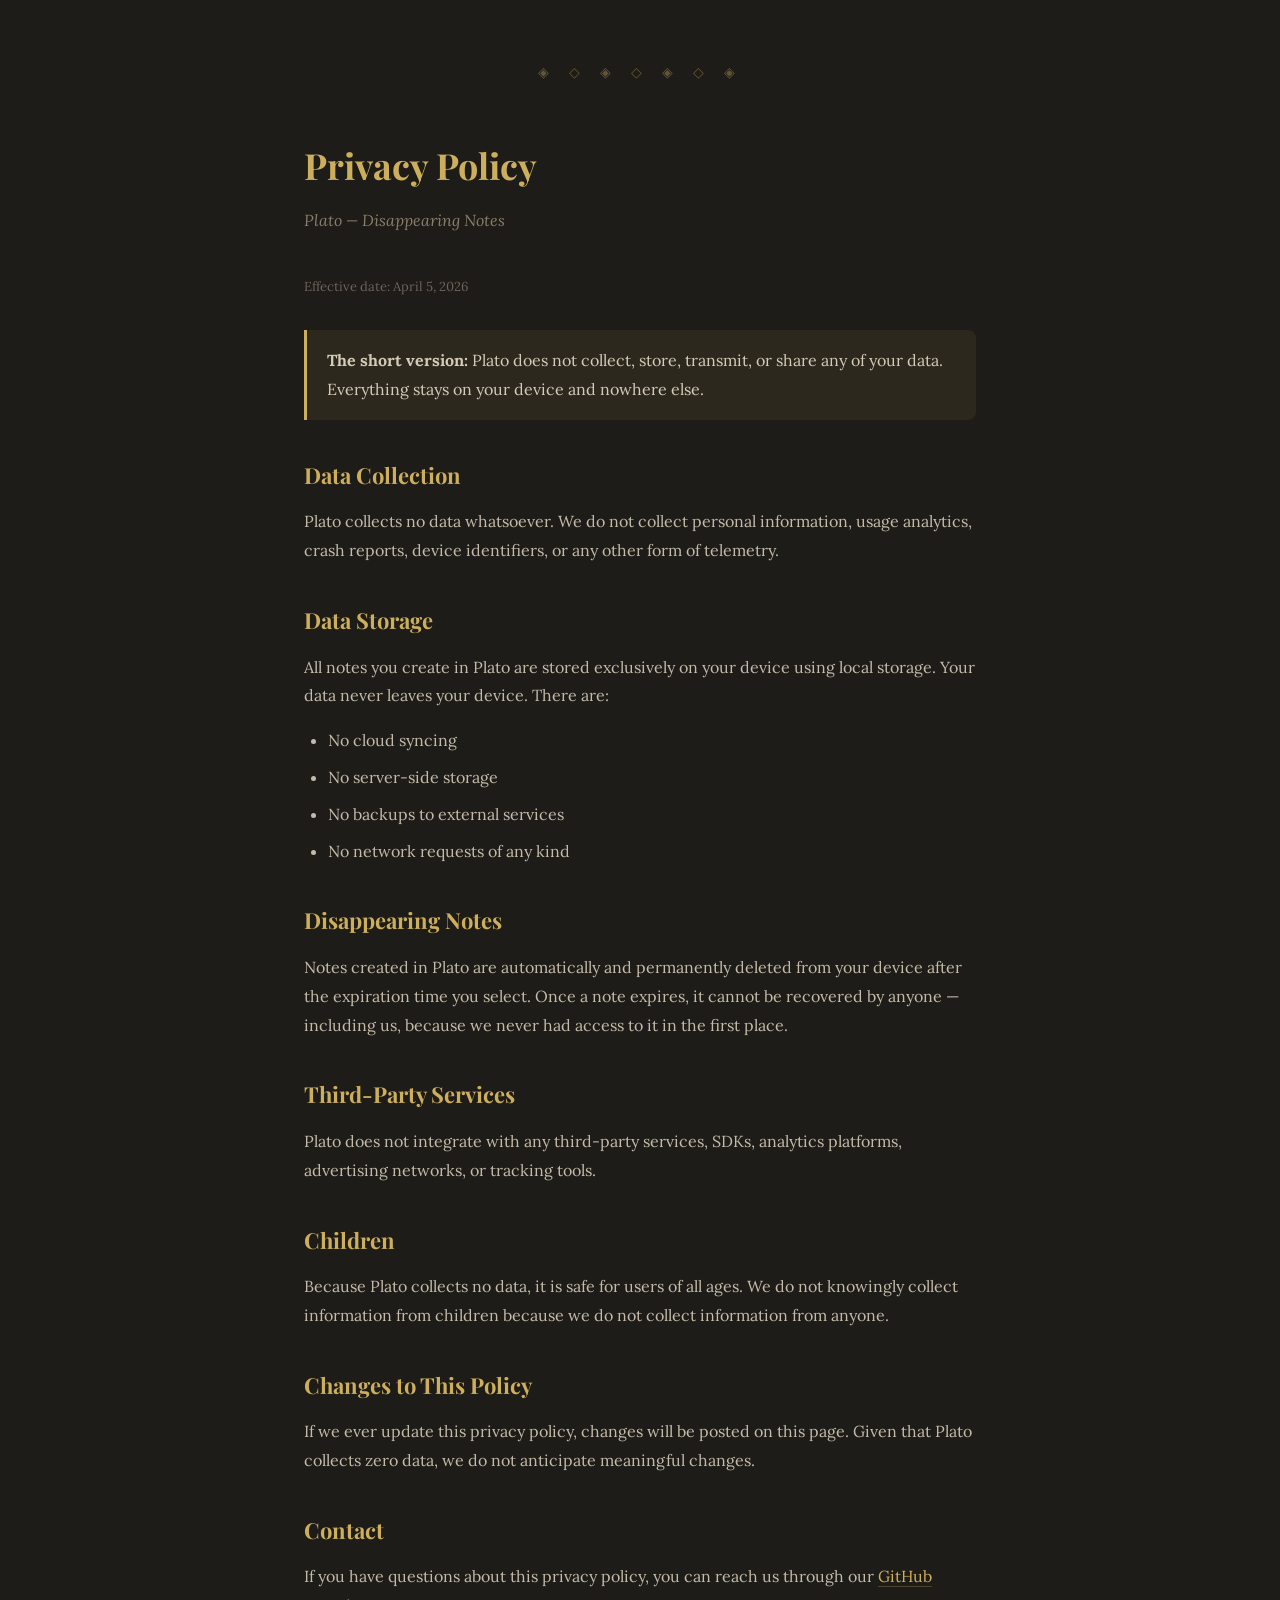
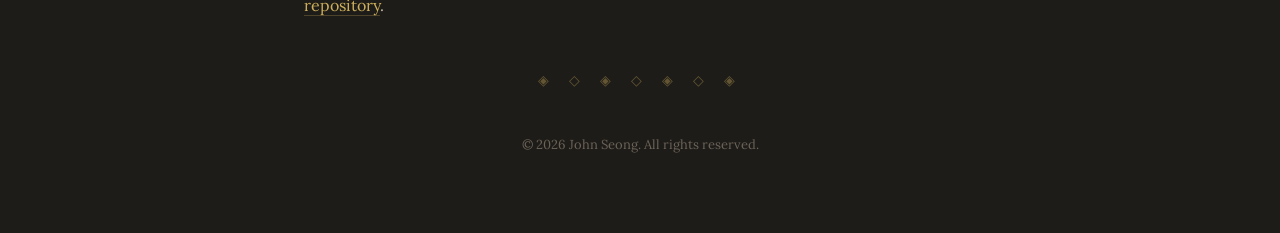
==== docs/index.html @ dabb07e8 "Add app icon and privacy policy page for App Store submission Co-Authored-By: Claude Opus 4.6 (1M co" ====
<!DOCTYPE html>
<html lang="en">
<head>
    <meta charset="UTF-8">
    <meta name="viewport" content="width=device-width, initial-scale=1.0">
    <title>Plato — Privacy Policy</title>
    <style>
        @import url('https://fonts.googleapis.com/css2?family=Playfair+Display:ital,wght@0,400;0,700;1,400&family=Lora:ital@0;1&display=swap');

        * { margin: 0; padding: 0; box-sizing: border-box; }

        body {
            font-family: 'Lora', Georgia, serif;
            background-color: #1e1c18;
            color: #e0dbd2;
            line-height: 1.8;
            padding: 0;
        }

        .container {
            max-width: 720px;
            margin: 0 auto;
            padding: 60px 24px;
        }

        .border-top {
            text-align: center;
            color: #ccae5c66;
            font-size: 14px;
            letter-spacing: 8px;
            margin-bottom: 48px;
        }

        h1 {
            font-family: 'Playfair Display', Georgia, serif;
            font-size: 36px;
            color: #ccae5c;
            margin-bottom: 8px;
        }

        .subtitle {
            font-size: 16px;
            color: #8a7e6b;
            margin-bottom: 40px;
            font-style: italic;
        }

        .effective-date {
            font-size: 13px;
            color: #6b6358;
            margin-bottom: 32px;
        }

        h2 {
            font-family: 'Playfair Display', Georgia, serif;
            font-size: 22px;
            color: #ccae5c;
            margin-top: 36px;
            margin-bottom: 12px;
        }

        p {
            margin-bottom: 16px;
            color: #c4bbaa;
        }

        ul {
            margin-bottom: 16px;
            padding-left: 24px;
        }

        li {
            margin-bottom: 8px;
            color: #c4bbaa;
        }

        .highlight {
            background: #ccae5c15;
            border-left: 3px solid #ccae5c;
            padding: 16px 20px;
            margin: 24px 0;
            border-radius: 0 8px 8px 0;
        }

        .highlight p {
            margin-bottom: 0;
            color: #d4cbb8;
        }

        .border-bottom {
            text-align: center;
            color: #ccae5c66;
            font-size: 14px;
            letter-spacing: 8px;
            margin-top: 48px;
        }

        a {
            color: #ccae5c;
            text-decoration: none;
            border-bottom: 1px solid #ccae5c44;
        }

        a:hover {
            border-bottom-color: #ccae5c;
        }

        .footer {
            margin-top: 40px;
            text-align: center;
            font-size: 13px;
            color: #6b6358;
        }
    </style>
</head>
<body>
    <div class="container">
        <div class="border-top">&#9672; &#9671; &#9672; &#9671; &#9672; &#9671; &#9672;</div>

        <h1>Privacy Policy</h1>
        <p class="subtitle">Plato — Disappearing Notes</p>
        <p class="effective-date">Effective date: April 5, 2026</p>

        <div class="highlight">
            <p><strong>The short version:</strong> Plato does not collect, store, transmit, or share any of your data. Everything stays on your device and nowhere else.</p>
        </div>

        <h2>Data Collection</h2>
        <p>Plato collects no data whatsoever. We do not collect personal information, usage analytics, crash reports, device identifiers, or any other form of telemetry.</p>

        <h2>Data Storage</h2>
        <p>All notes you create in Plato are stored exclusively on your device using local storage. Your data never leaves your device. There are:</p>
        <ul>
            <li>No cloud syncing</li>
            <li>No server-side storage</li>
            <li>No backups to external services</li>
            <li>No network requests of any kind</li>
        </ul>

        <h2>Disappearing Notes</h2>
        <p>Notes created in Plato are automatically and permanently deleted from your device after the expiration time you select. Once a note expires, it cannot be recovered by anyone — including us, because we never had access to it in the first place.</p>

        <h2>Third-Party Services</h2>
        <p>Plato does not integrate with any third-party services, SDKs, analytics platforms, advertising networks, or tracking tools.</p>

        <h2>Children</h2>
        <p>Because Plato collects no data, it is safe for users of all ages. We do not knowingly collect information from children because we do not collect information from anyone.</p>

        <h2>Changes to This Policy</h2>
        <p>If we ever update this privacy policy, changes will be posted on this page. Given that Plato collects zero data, we do not anticipate meaningful changes.</p>

        <h2>Contact</h2>
        <p>If you have questions about this privacy policy, you can reach us through our <a href="https://github.com/wonmor/Plato-Notes-iOS">GitHub repository</a>.</p>

        <div class="border-bottom">&#9672; &#9671; &#9672; &#9671; &#9672; &#9671; &#9672;</div>

        <p class="footer">&copy; 2026 John Seong. All rights reserved.</p>
    </div>
</body>
</html>
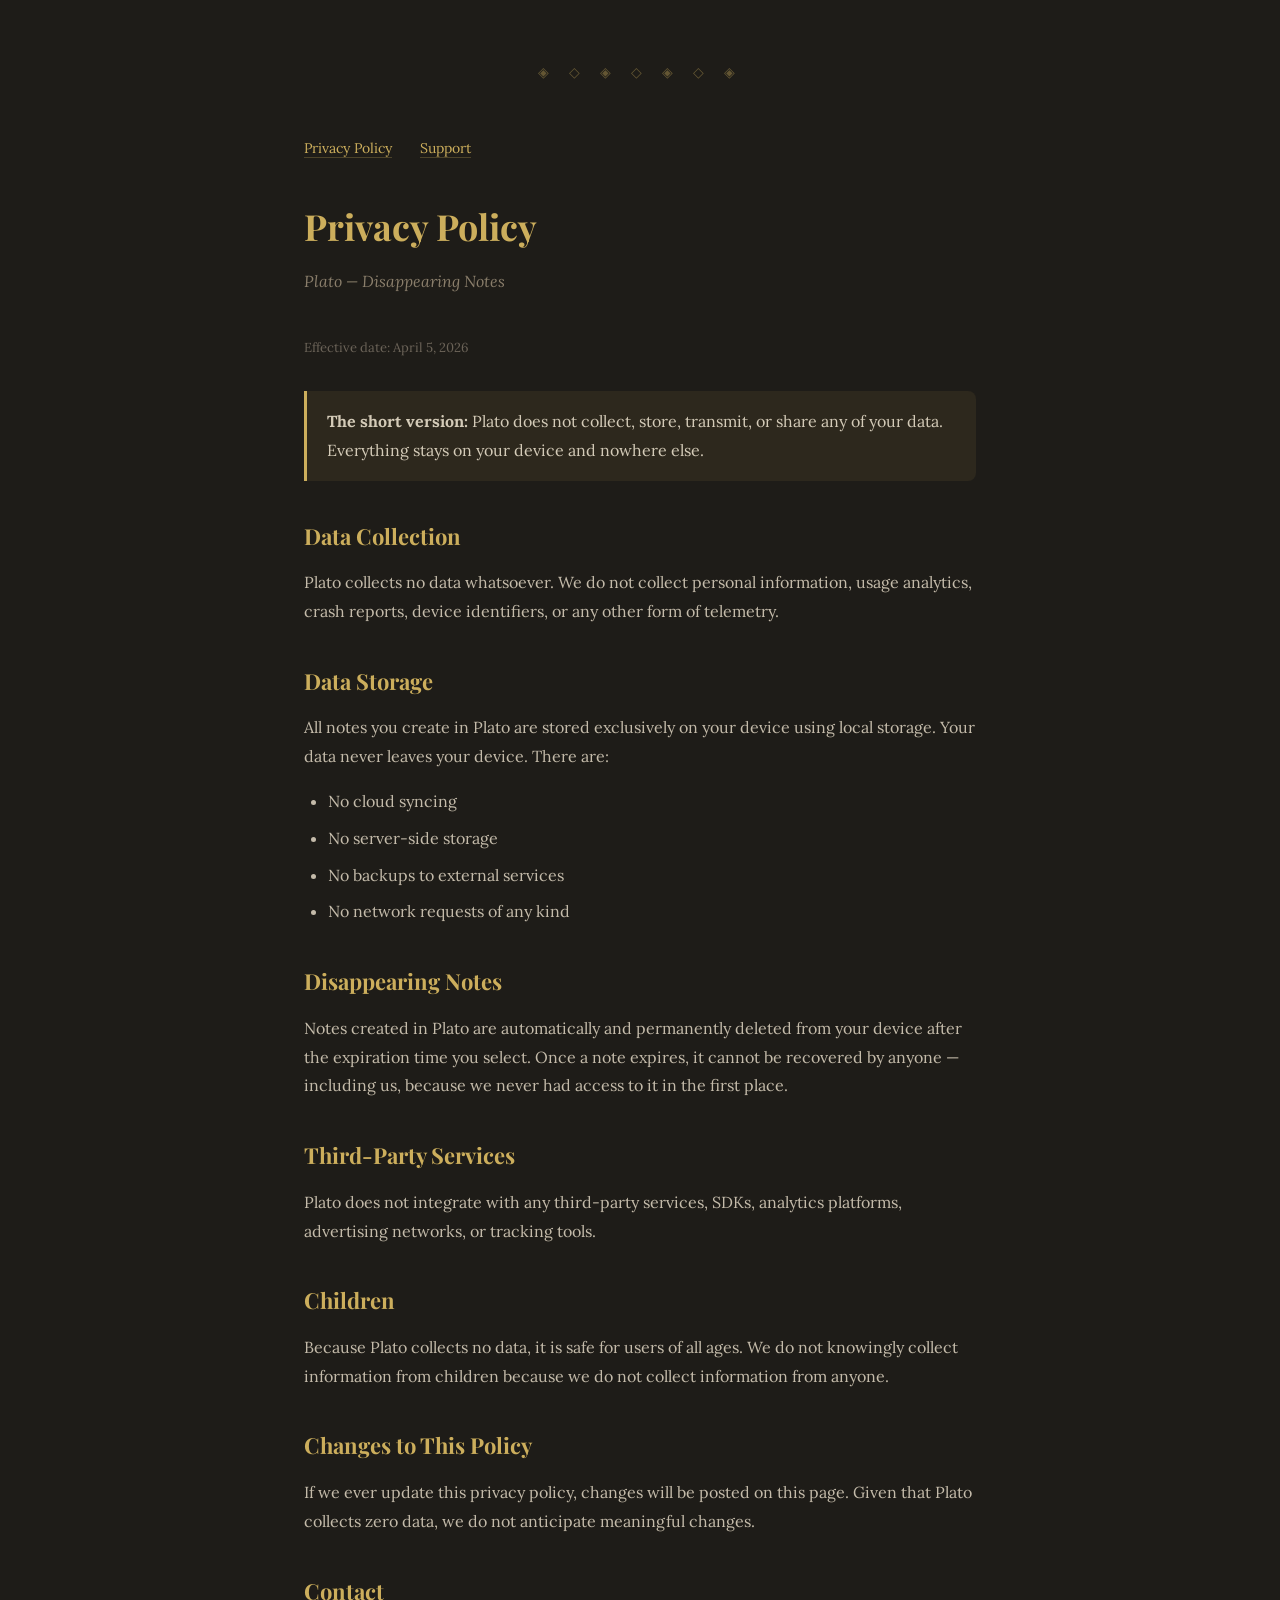
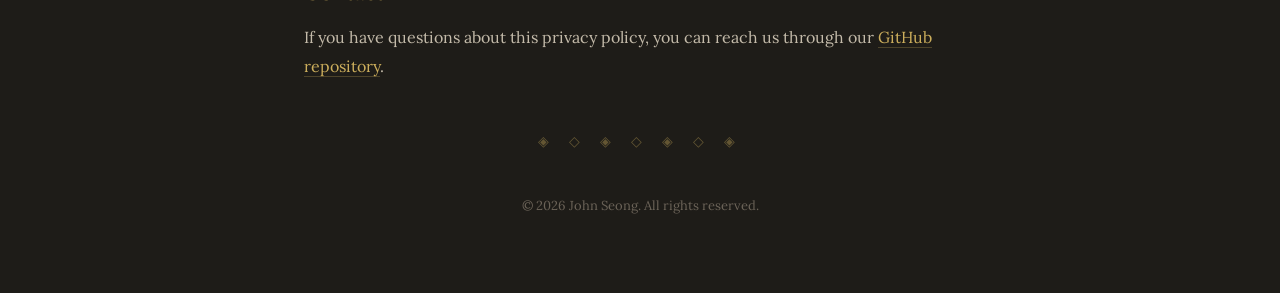
==== commit c2ff32b3: "Add App Store screenshots, support page, and listing copy - 5 programmatically generated screenshots" ====
--- a/docs/index.html
+++ b/docs/index.html
@@ -117,6 +117,11 @@
     <div class="container">
         <div class="border-top">&#9672; &#9671; &#9672; &#9671; &#9672; &#9671; &#9672;</div>
 
+        <div style="margin-bottom: 32px;">
+            <a href="./" style="margin-right: 24px; font-size: 14px;">Privacy Policy</a>
+            <a href="./support.html" style="font-size: 14px;">Support</a>
+        </div>
+
         <h1>Privacy Policy</h1>
         <p class="subtitle">Plato — Disappearing Notes</p>
         <p class="effective-date">Effective date: April 5, 2026</p>
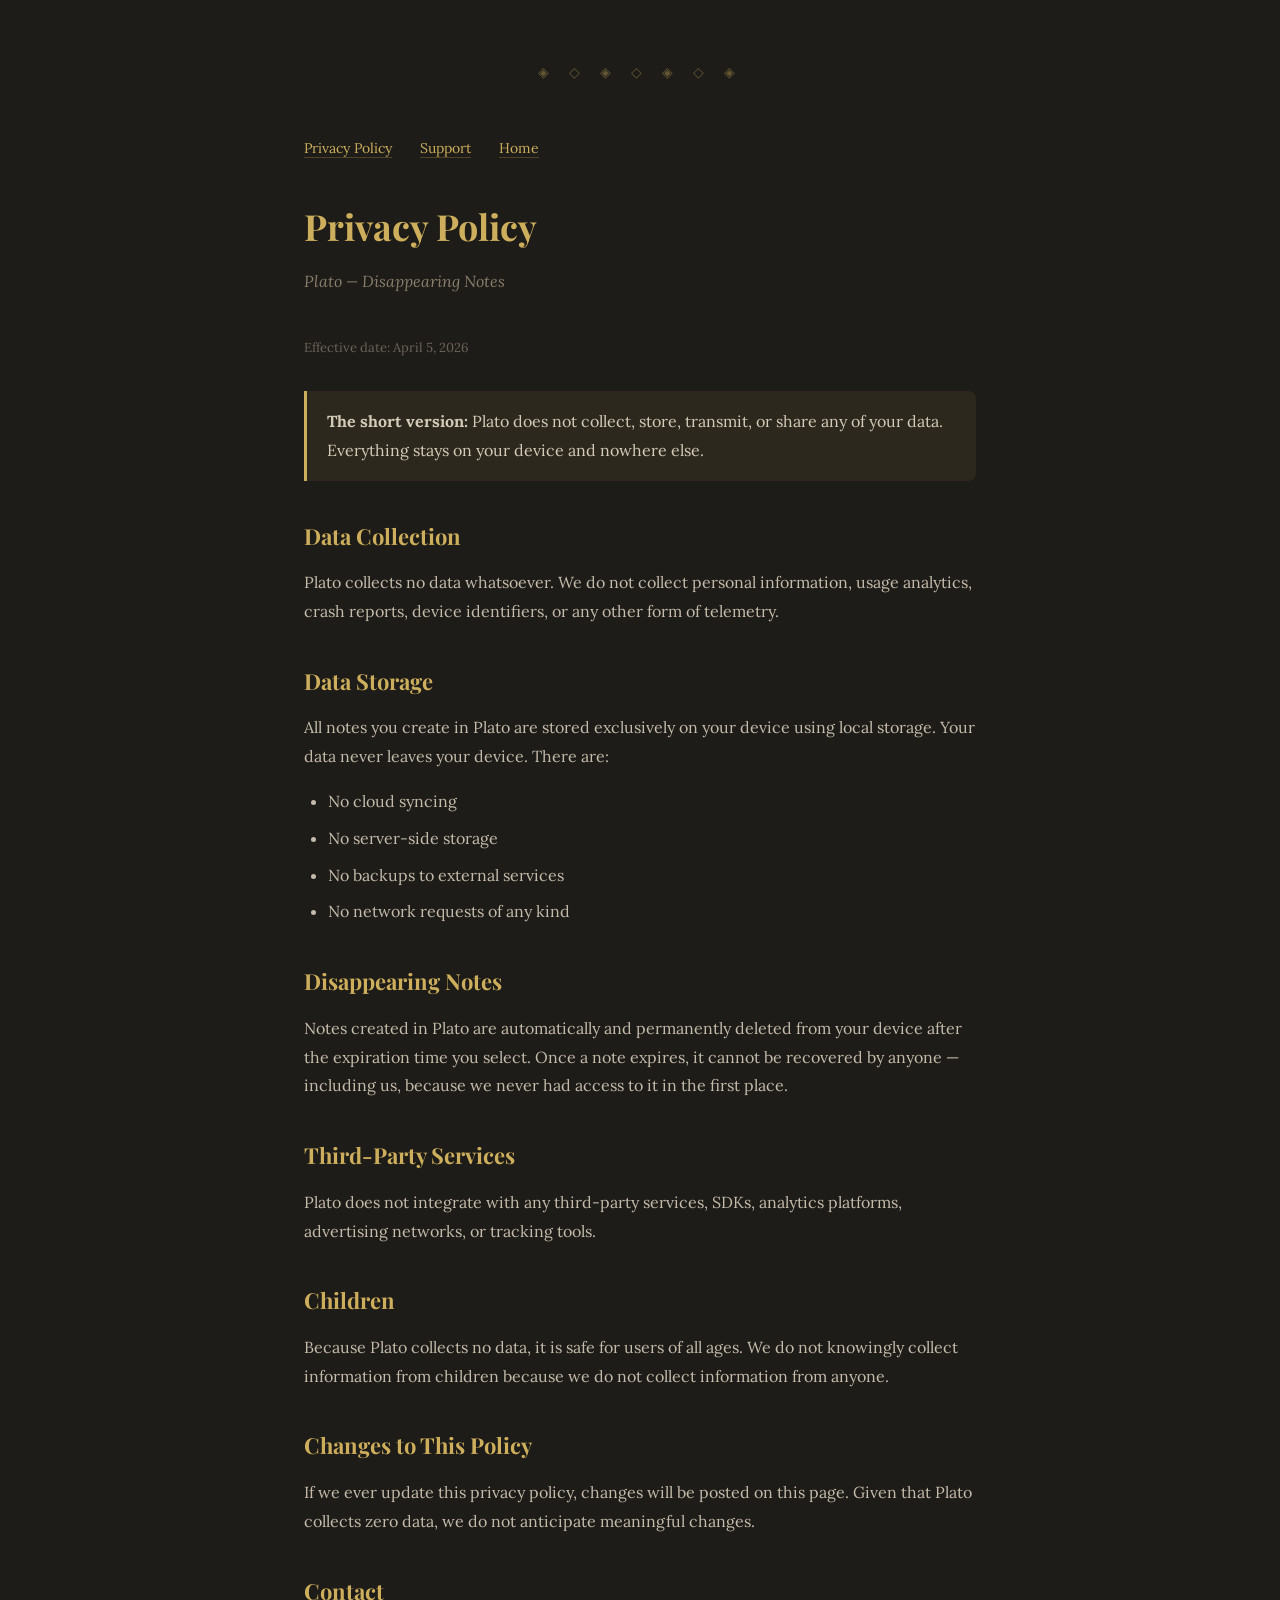
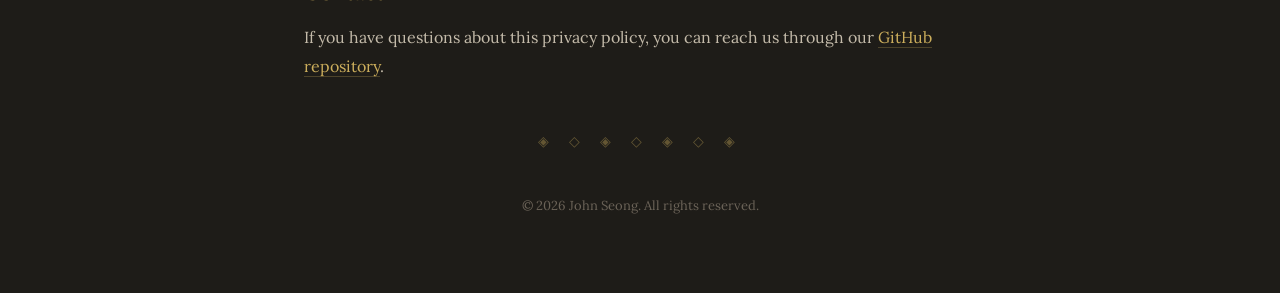
==== commit cb4d99b6: "Add marketing landing page and update App Store URLs Co-Authored-By: Claude Opus 4.6 (1M context) <n" ====
--- a/docs/index.html
+++ b/docs/index.html
@@ -119,7 +119,8 @@
 
         <div style="margin-bottom: 32px;">
             <a href="./" style="margin-right: 24px; font-size: 14px;">Privacy Policy</a>
-            <a href="./support.html" style="font-size: 14px;">Support</a>
+            <a href="./support.html" style="margin-right: 24px; font-size: 14px;">Support</a>
+            <a href="./marketing.html" style="font-size: 14px;">Home</a>
         </div>
 
         <h1>Privacy Policy</h1>
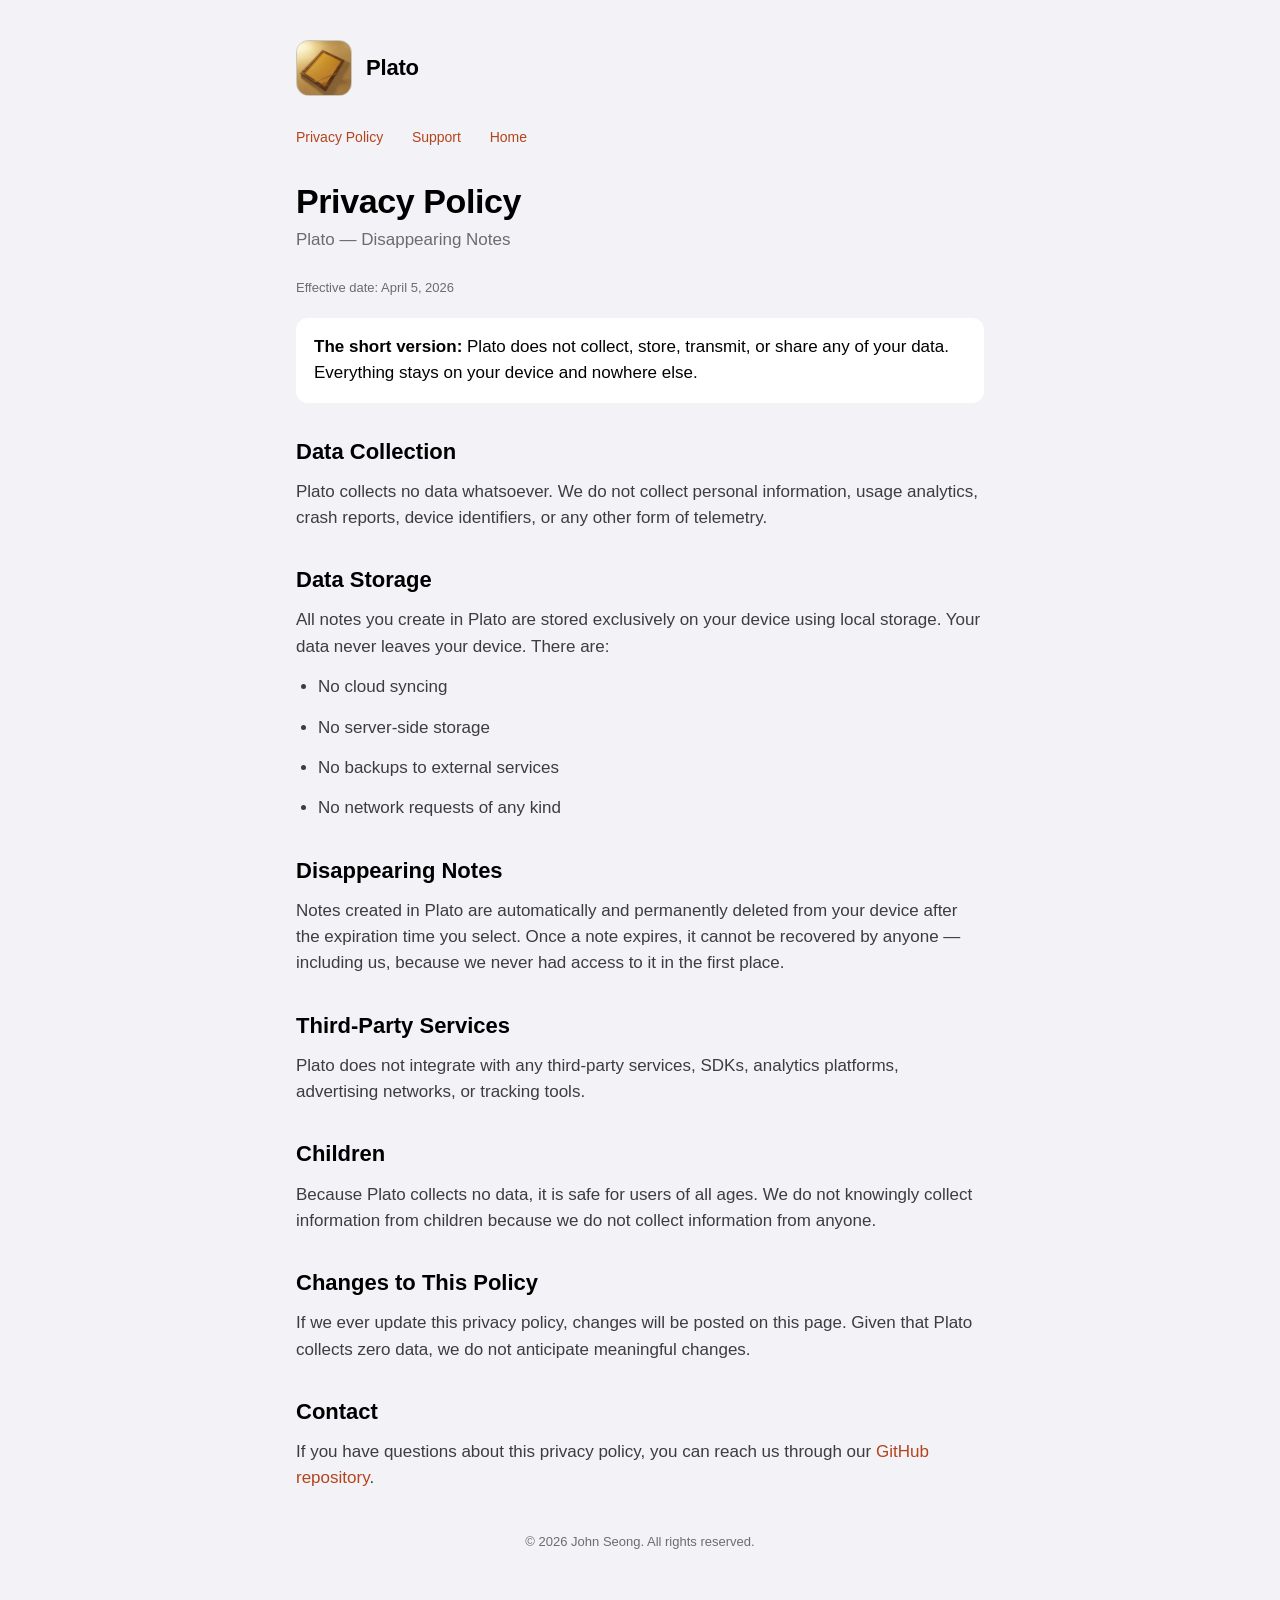
==== commit 938bba1a: "Docs: light, Apple-native pages with the wax-tablet icon; App Store link; copy for the new design Co" ====
--- a/docs/index.html
+++ b/docs/index.html
@@ -4,118 +4,12 @@
     <meta charset="UTF-8">
     <meta name="viewport" content="width=device-width, initial-scale=1.0">
     <title>Plato — Privacy Policy</title>
-    <style>
-        @import url('https://fonts.googleapis.com/css2?family=Playfair+Display:ital,wght@0,400;0,700;1,400&family=Lora:ital@0;1&display=swap');
-
-        * { margin: 0; padding: 0; box-sizing: border-box; }
-
-        body {
-            font-family: 'Lora', Georgia, serif;
-            background-color: #1e1c18;
-            color: #e0dbd2;
-            line-height: 1.8;
-            padding: 0;
-        }
-
-        .container {
-            max-width: 720px;
-            margin: 0 auto;
-            padding: 60px 24px;
-        }
-
-        .border-top {
-            text-align: center;
-            color: #ccae5c66;
-            font-size: 14px;
-            letter-spacing: 8px;
-            margin-bottom: 48px;
-        }
-
-        h1 {
-            font-family: 'Playfair Display', Georgia, serif;
-            font-size: 36px;
-            color: #ccae5c;
-            margin-bottom: 8px;
-        }
-
-        .subtitle {
-            font-size: 16px;
-            color: #8a7e6b;
-            margin-bottom: 40px;
-            font-style: italic;
-        }
-
-        .effective-date {
-            font-size: 13px;
-            color: #6b6358;
-            margin-bottom: 32px;
-        }
-
-        h2 {
-            font-family: 'Playfair Display', Georgia, serif;
-            font-size: 22px;
-            color: #ccae5c;
-            margin-top: 36px;
-            margin-bottom: 12px;
-        }
-
-        p {
-            margin-bottom: 16px;
-            color: #c4bbaa;
-        }
-
-        ul {
-            margin-bottom: 16px;
-            padding-left: 24px;
-        }
-
-        li {
-            margin-bottom: 8px;
-            color: #c4bbaa;
-        }
-
-        .highlight {
-            background: #ccae5c15;
-            border-left: 3px solid #ccae5c;
-            padding: 16px 20px;
-            margin: 24px 0;
-            border-radius: 0 8px 8px 0;
-        }
-
-        .highlight p {
-            margin-bottom: 0;
-            color: #d4cbb8;
-        }
-
-        .border-bottom {
-            text-align: center;
-            color: #ccae5c66;
-            font-size: 14px;
-            letter-spacing: 8px;
-            margin-top: 48px;
-        }
-
-        a {
-            color: #ccae5c;
-            text-decoration: none;
-            border-bottom: 1px solid #ccae5c44;
-        }
-
-        a:hover {
-            border-bottom-color: #ccae5c;
-        }
-
-        .footer {
-            margin-top: 40px;
-            text-align: center;
-            font-size: 13px;
-            color: #6b6358;
-        }
-    </style>
+    <link rel="stylesheet" href="./style.css">
+    <link rel="icon" href="./icon.png">
 </head>
 <body>
     <div class="container">
-        <div class="border-top">&#9672; &#9671; &#9672; &#9671; &#9672; &#9671; &#9672;</div>
+        <div class="brand"><img src="./icon.png" alt="Plato app icon"><span>Plato</span></div>
 
         <div style="margin-bottom: 32px;">
             <a href="./" style="margin-right: 24px; font-size: 14px;">Privacy Policy</a>
@@ -158,8 +52,6 @@
         <h2>Contact</h2>
         <p>If you have questions about this privacy policy, you can reach us through our <a href="https://github.com/wonmor/Plato-Notes-iOS">GitHub repository</a>.</p>
 
-        <div class="border-bottom">&#9672; &#9671; &#9672; &#9671; &#9672; &#9671; &#9672;</div>
-
         <p class="footer">&copy; 2026 John Seong. All rights reserved.</p>
     </div>
 </body>
--- a/docs/style.css
+++ b/docs/style.css
@@ -0,0 +1,55 @@
+/* Plato pages: light and Apple-native, with Dark following the system. */
+:root {
+  --bg: #F2F2F7; --card: #FFFFFF; --label: #000000; --secondary: #3C3C43; --tertiary: #6C6C70;
+  --separator: #C6C6C8; --accent: #B4441C; --accent-soft: #B4441C14;
+}
+@media (prefers-color-scheme: dark) {
+  :root { --bg: #000000; --card: #1C1C1E; --label: #FFFFFF; --secondary: #EBEBF5CC; --tertiary: #98989F;
+          --separator: #38383A; --accent: #FF8A5C; --accent-soft: #FF8A5C1F; }
+}
+* { margin: 0; padding: 0; box-sizing: border-box; }
+html { -webkit-text-size-adjust: 100%; }
+body { font-family: -apple-system, BlinkMacSystemFont, "SF Pro Text", "Helvetica Neue", Helvetica, Arial, sans-serif;
+       background: var(--bg); color: var(--label); line-height: 1.55; font-size: 17px; }
+a { color: var(--accent); text-decoration: none; }
+a:hover { text-decoration: underline; }
+.container { max-width: 720px; margin: 0 auto; padding: 40px 16px 56px; }
+.brand { display: flex; align-items: center; gap: 14px; margin-bottom: 28px; }
+.brand img { width: 56px; height: 56px; border-radius: 12.5px; border: 0.5px solid var(--separator); }
+.brand span { font-size: 22px; font-weight: 600; letter-spacing: -0.2px; }
+.nav, .footer-links { display: flex; flex-wrap: wrap; gap: 20px; margin-bottom: 28px; font-size: 15px; }
+h1 { font-size: 34px; font-weight: 700; letter-spacing: -0.4px; line-height: 1.15; margin-bottom: 6px; }
+h2 { font-size: 22px; font-weight: 600; margin: 32px 0 10px; }
+h3 { font-size: 17px; font-weight: 600; margin-bottom: 4px; }
+p, li { color: var(--secondary); margin-bottom: 14px; }
+ul { padding-left: 22px; margin-bottom: 14px; }
+.subtitle { color: var(--tertiary); font-size: 17px; margin-bottom: 24px; }
+.effective-date { font-size: 13px; color: var(--tertiary); }
+.highlight { background: var(--card); border-radius: 12px; padding: 16px 18px; margin: 20px 0; }
+.highlight p { margin: 0; color: var(--label); }
+.badge { display: inline-block; font-size: 13px; color: var(--accent); background: var(--accent-soft); border-radius: 999px; padding: 4px 12px; margin-bottom: 8px; }
+.faq-q { color: var(--label); font-weight: 600; margin: 20px 0 4px; }
+.footer, .footer-copy { margin-top: 40px; font-size: 13px; color: var(--tertiary); text-align: center; }
+.border-top, .border-bottom, .hero-border, .features-border, .feature-icon { display: none; }
+/* marketing */
+.hero { max-width: 720px; margin: 0 auto; padding: 56px 16px 24px; text-align: center; }
+.hero .brand { justify-content: center; flex-direction: column; gap: 10px; }
+.hero .brand img { width: 120px; height: 120px; border-radius: 27px; }
+.hero h1 { font-size: 48px; }
+.tagline { font-size: 21px; color: var(--label); margin-bottom: 4px; }
+.sub-tagline { color: var(--tertiary); margin-bottom: 24px; }
+.cta-buttons { display: flex; gap: 12px; justify-content: center; flex-wrap: wrap; margin-bottom: 18px; }
+.cta-primary, .cta-secondary { display: inline-block; border-radius: 999px; padding: 11px 22px; font-size: 16px; font-weight: 600; }
+.cta-primary { background: var(--accent); color: #FFFFFF; }
+.cta-secondary { background: var(--accent-soft); color: var(--accent); }
+.cta-primary:hover, .cta-secondary:hover { text-decoration: none; opacity: 0.88; }
+.screenshots { display: flex; gap: 14px; overflow-x: auto; padding: 16px; max-width: 1100px; margin: 0 auto; scroll-snap-type: x mandatory; }
+.screenshots img { width: 210px; flex: none; border-radius: 22px; border: 0.5px solid var(--separator); scroll-snap-align: center; }
+.features { max-width: 720px; margin: 24px auto 0; padding: 0 16px; }
+.feature { background: var(--card); border-radius: 12px; padding: 16px 18px; margin-bottom: 10px; }
+.feature p { margin: 0; }
+.open-source, .quote { max-width: 720px; margin: 0 auto; padding: 8px 16px; }
+.quote p { font-style: italic; color: var(--tertiary); text-align: center; margin-top: 24px; }
+.footer { max-width: 720px; margin: 40px auto 0; padding: 0 16px 48px; }
+.footer-links { justify-content: center; }
+@media (max-width: 600px) { h1 { font-size: 30px; } .hero h1 { font-size: 38px; } .screenshots img { width: 160px; } }
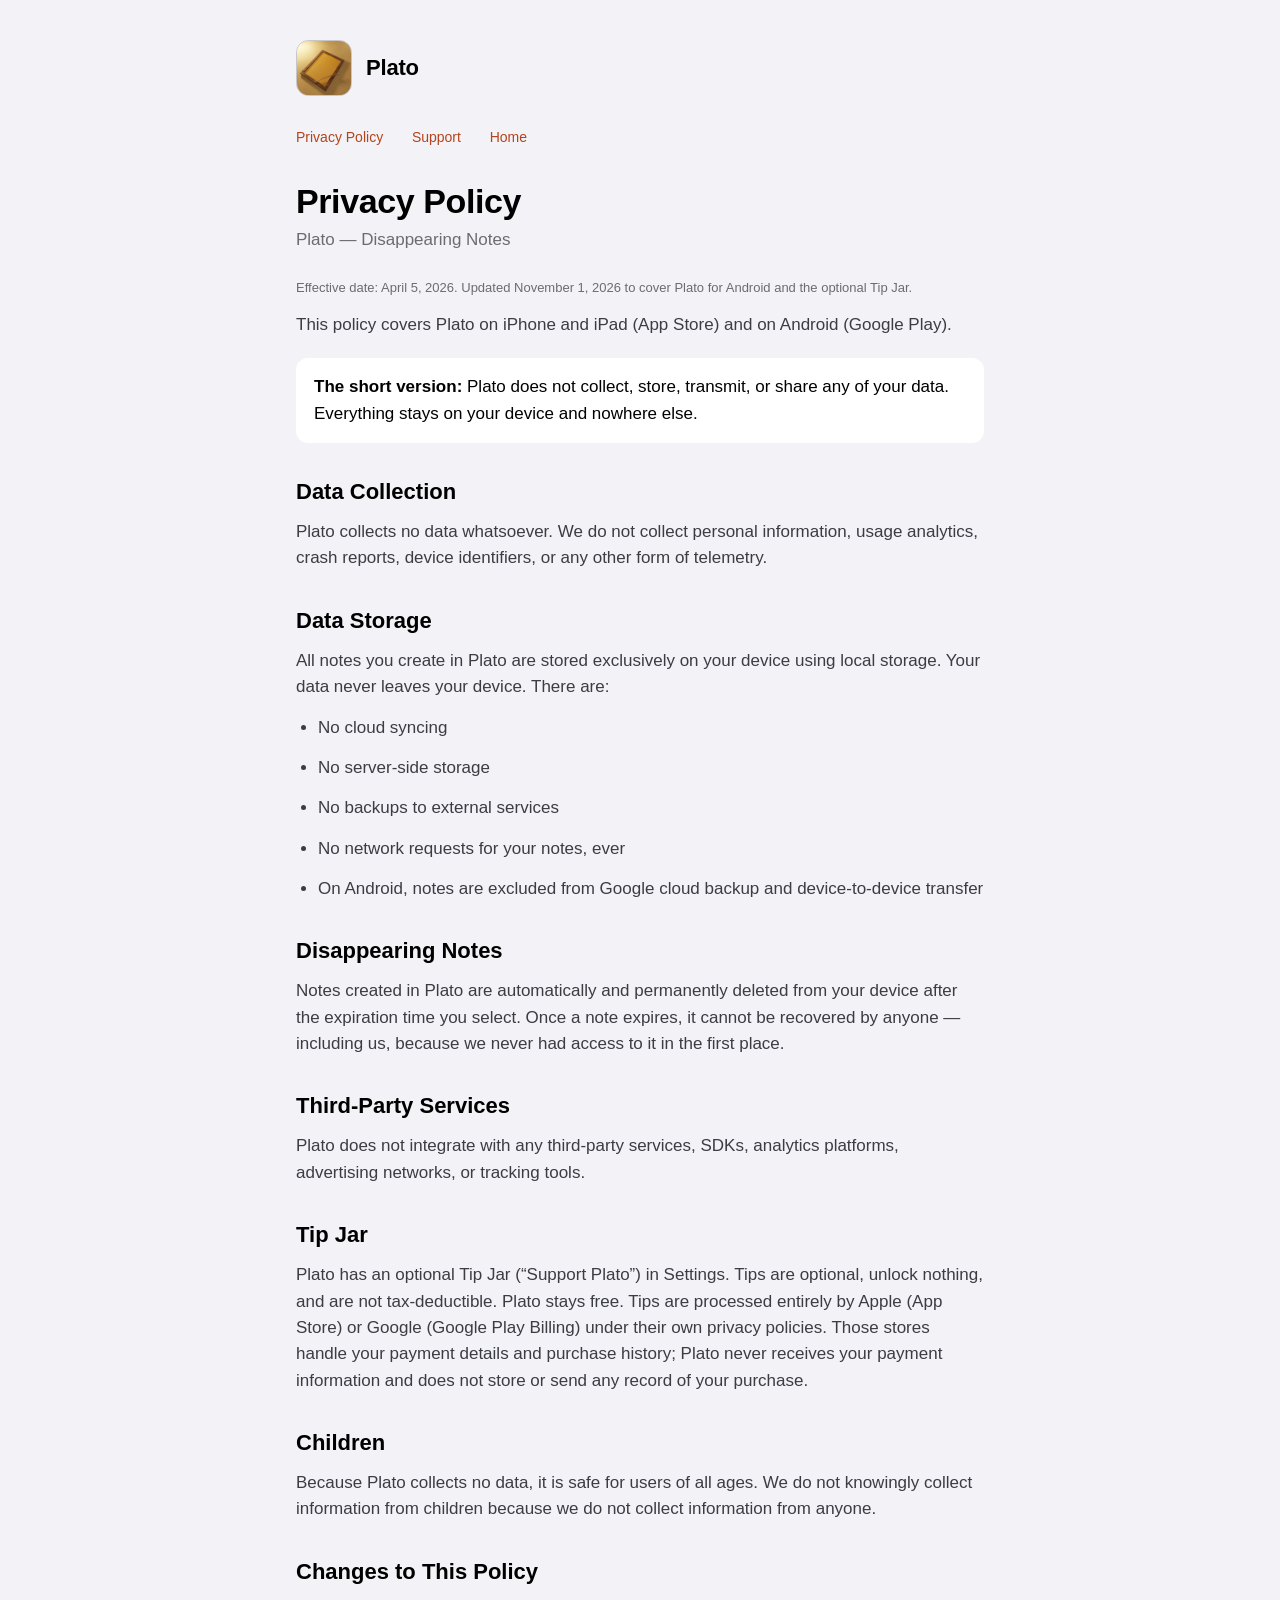
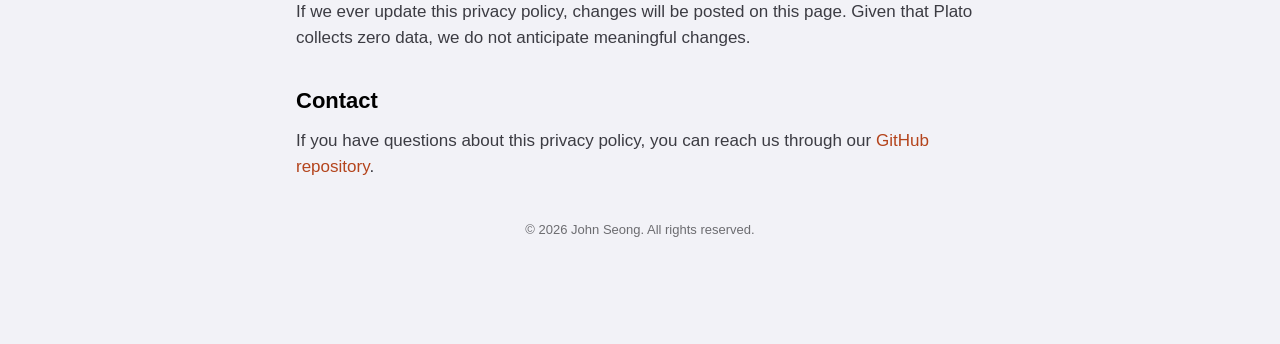
==== commit 775bc886: "Android app: Kotlin + Compose, Room, expiry worker, Tip Jar, Play tooling Plato for Android (com.joh" ====
--- a/docs/index.html
+++ b/docs/index.html
@@ -19,7 +19,8 @@
 
         <h1>Privacy Policy</h1>
         <p class="subtitle">Plato — Disappearing Notes</p>
-        <p class="effective-date">Effective date: April 5, 2026</p>
+        <p class="effective-date">Effective date: April 5, 2026. Updated November 1, 2026 to cover Plato for Android and the optional Tip Jar.</p>
+        <p>This policy covers Plato on iPhone and iPad (App Store) and on Android (Google Play).</p>
 
         <div class="highlight">
             <p><strong>The short version:</strong> Plato does not collect, store, transmit, or share any of your data. Everything stays on your device and nowhere else.</p>
@@ -34,7 +35,8 @@
             <li>No cloud syncing</li>
             <li>No server-side storage</li>
             <li>No backups to external services</li>
-            <li>No network requests of any kind</li>
+            <li>No network requests for your notes, ever</li>
+            <li>On Android, notes are excluded from Google cloud backup and device-to-device transfer</li>
         </ul>
 
         <h2>Disappearing Notes</h2>
@@ -42,6 +44,9 @@
 
         <h2>Third-Party Services</h2>
         <p>Plato does not integrate with any third-party services, SDKs, analytics platforms, advertising networks, or tracking tools.</p>
+
+        <h2>Tip Jar</h2>
+        <p>Plato has an optional Tip Jar (&ldquo;Support Plato&rdquo;) in Settings. Tips are optional, unlock nothing, and are not tax-deductible. Plato stays free. Tips are processed entirely by Apple (App Store) or Google (Google Play Billing) under their own privacy policies. Those stores handle your payment details and purchase history; Plato never receives your payment information and does not store or send any record of your purchase.</p>
 
         <h2>Children</h2>
         <p>Because Plato collects no data, it is safe for users of all ages. We do not knowingly collect information from children because we do not collect information from anyone.</p>
